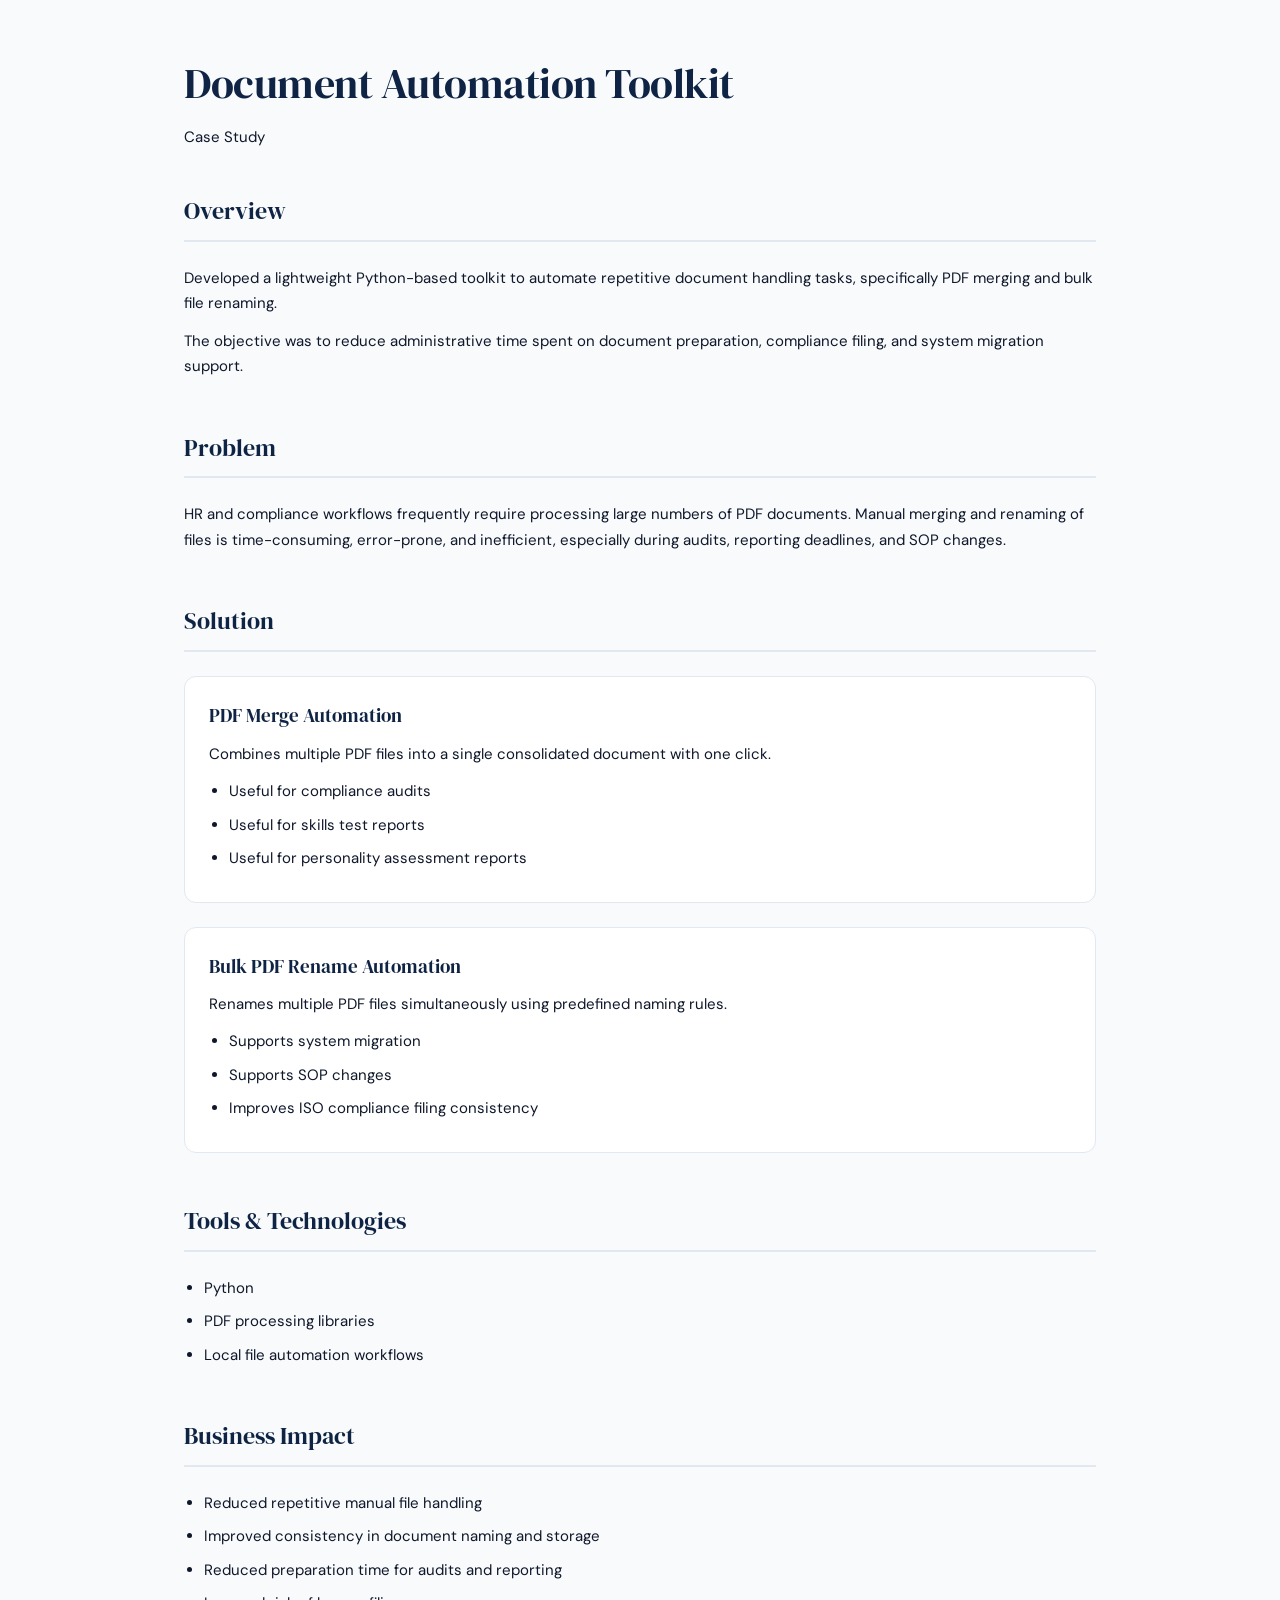
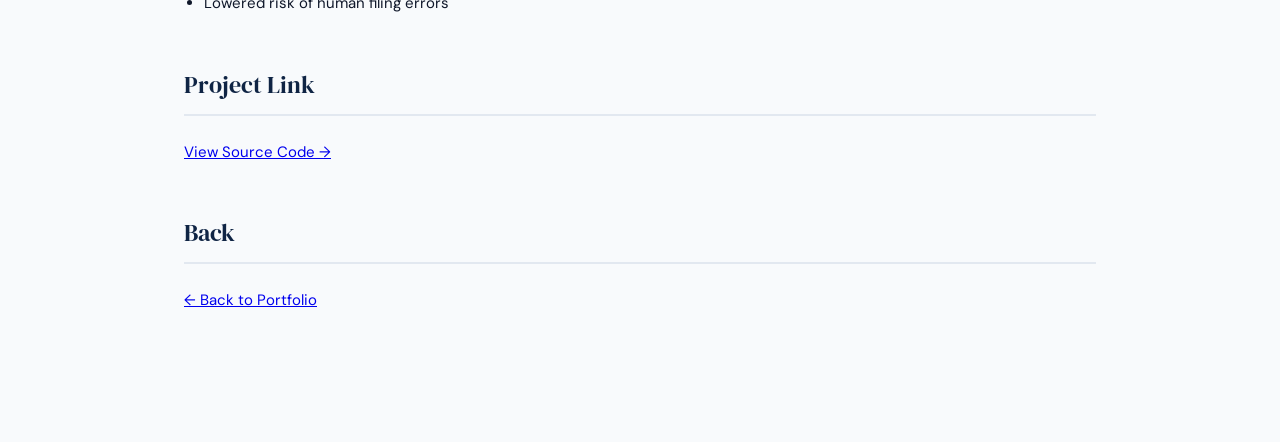
==== document_automation.html @ 6e404d9c "Create document_automation.html" ====
<!DOCTYPE html>
<html>
<head>
    <title>Document Automation Toolkit | Zulfikar Mirza</title>
    <link rel="stylesheet" href="style.css">
</head>

<body>

<header>
    <h1>Document Automation Toolkit</h1>
    <p>Case Study</p>
</header>

<main>

<section>
    <h2>Overview</h2>
    <p>
        Developed a lightweight Python-based toolkit to automate repetitive document handling tasks,
        specifically PDF merging and bulk file renaming.
    </p>

    <p>
        The objective was to reduce administrative time spent on document preparation,
        compliance filing, and system migration support.
    </p>
</section>

<section>
    <h2>Problem</h2>
    <p>
        HR and compliance workflows frequently require processing large numbers of PDF documents.
        Manual merging and renaming of files is time-consuming, error-prone, and inefficient,
        especially during audits, reporting deadlines, and SOP changes.
    </p>
</section>

<section>
    <h2>Solution</h2>

    <div class="project">
        <h3>PDF Merge Automation</h3>
        <p>
            Combines multiple PDF files into a single consolidated document with one click.
        </p>
        <ul>
            <li>Useful for compliance audits</li>
            <li>Useful for skills test reports</li>
            <li>Useful for personality assessment reports</li>
        </ul>
    </div>

    <div class="project">
        <h3>Bulk PDF Rename Automation</h3>
        <p>
            Renames multiple PDF files simultaneously using predefined naming rules.
        </p>
        <ul>
            <li>Supports system migration</li>
            <li>Supports SOP changes</li>
            <li>Improves ISO compliance filing consistency</li>
        </ul>
    </div>

</section>

<section>
    <h2>Tools & Technologies</h2>
    <ul>
        <li>Python</li>
        <li>PDF processing libraries</li>
        <li>Local file automation workflows</li>
    </ul>
</section>

<section>
    <h2>Business Impact</h2>
    <ul>
        <li>Reduced repetitive manual file handling</li>
        <li>Improved consistency in document naming and storage</li>
        <li>Reduced preparation time for audits and reporting</li>
        <li>Lowered risk of human filing errors</li>
    </ul>
</section>

<section>
    <h2>Project Link</h2>
    <p>
        <a href="https://github.com/mirzazulfikar/document_automation_toolkit" target="_blank">View Source Code →</a>
    </p>
</section>

<section>
    <h2>Back</h2>
    <p><a href="index.html">← Back to Portfolio</a></p>
</section>

</main>

</body>
</html>
---- style.css ----
@import url('https://fonts.googleapis.com/css2?family=DM+Serif+Display&family=DM+Sans:ital,wght@0,300;0,400;0,500;0,600;1,300&display=swap');

:root {
    --navy: #0f2444;
    --blue: #1a5276;
    --accent: #2563eb;
    --accent-light: #dbeafe;
    --gray-50: #f8fafc;
    --gray-100: #f1f5f9;
    --gray-200: #e2e8f0;
    --gray-400: #94a3b8;
    --gray-600: #475569;
    --gray-900: #0f172a;
    --white: #ffffff;
}

*, *::before, *::after { box-sizing: border-box; margin: 0; padding: 0; }

body {
    font-family: 'DM Sans', sans-serif;
    background-color: var(--gray-50);
    color: var(--gray-900);
    line-height: 1.7;
    max-width: 960px;
    margin: 0 auto;
    padding: 48px 24px 80px;
}

/* ── HEADER ───────────────────────────────── */
header {
    margin-bottom: 40px;
}

.header-inner {
    display: flex;
    justify-content: space-between;
    align-items: center;
    gap: 32px;
}

.header-text { flex: 1; }

h1 {
    font-family: 'DM Serif Display', serif;
    font-size: 42px;
    font-weight: 400;
    color: var(--navy);
    letter-spacing: -0.5px;
    margin-bottom: 6px;
}

.tagline {
    font-size: 15px;
    color: var(--blue);
    font-weight: 500;
    margin-bottom: 10px;
}

.contact-line {
    font-size: 14px;
    color: var(--gray-600);
}

.contact-line a { color: var(--gray-600); text-decoration: none; }
.contact-line a:hover { color: var(--accent); }

.cv-btn {
    background: var(--accent) !important;
    color: var(--white) !important;
    padding: 4px 12px;
    border-radius: 6px;
    font-size: 13px;
    font-weight: 500;
    transition: background 0.2s;
}

.cv-btn:hover { background: var(--navy) !important; }

.header-photo { flex-shrink: 0; }

.photo-placeholder {
    width: 88px;
    height: 88px;
    border-radius: 50%;
    background: linear-gradient(135deg, var(--blue), var(--accent));
    display: flex;
    align-items: center;
    justify-content: center;
    color: white;
    font-family: 'DM Serif Display', serif;
    font-size: 28px;
    letter-spacing: 1px;
    box-shadow: 0 4px 20px rgba(37, 99, 235, 0.25);
}

hr {
    border: none;
    border-top: 1px solid var(--gray-200);
    margin-bottom: 36px;
}

/* ── HIGHLIGHT / HERO ─────────────────────── */
.highlight {
    background: var(--white);
    border: 1px solid var(--gray-200);
    border-radius: 12px;
    padding: 28px 32px;
    margin-bottom: 48px;
    box-shadow: 0 2px 12px rgba(0,0,0,0.04);
}

.highlight h2 {
    font-family: 'DM Serif Display', serif;
    font-size: 22px;
    font-weight: 400;
    color: var(--navy);
    border: none;
    margin: 0 0 24px 0;
    padding: 0;
}

.impact-grid {
    display: grid;
    grid-template-columns: repeat(4, 1fr);
    gap: 16px;
}

.impact-card {
    background: var(--gray-50);
    border: 1px solid var(--gray-200);
    border-radius: 10px;
    padding: 16px;
    display: flex;
    flex-direction: column;
    gap: 6px;
}

.impact-num {
    font-family: 'DM Serif Display', serif;
    font-size: 32px;
    color: var(--accent);
    line-height: 1;
}

.impact-label {
    font-size: 12px;
    color: var(--gray-600);
    line-height: 1.4;
}

/* ── SECTIONS ─────────────────────────────── */
main section { margin-bottom: 48px; }

h2 {
    font-family: 'DM Serif Display', serif;
    font-size: 24px;
    font-weight: 400;
    color: var(--navy);
    border-bottom: 2px solid var(--gray-200);
    padding-bottom: 8px;
    margin-bottom: 24px;
}

p { margin-bottom: 12px; color: var(--gray-900); font-size: 15px; }

ul { padding-left: 20px; }
li { margin-bottom: 8px; font-size: 15px; color: var(--gray-900); }

/* ── EXPERIENCE ───────────────────────────── */
.exp-item {
    margin-bottom: 28px;
    padding-bottom: 28px;
    border-bottom: 1px solid var(--gray-100);
}
.exp-item:last-child { border-bottom: none; }

.exp-header {
    display: flex;
    justify-content: space-between;
    align-items: baseline;
    flex-wrap: wrap;
    gap: 6px;
    margin-bottom: 10px;
}

.exp-title {
    font-weight: 600;
    font-size: 15px;
    color: var(--gray-900);
}

.exp-company {
    font-size: 15px;
    color: var(--blue);
    font-weight: 500;
}

.exp-date {
    font-size: 13px;
    color: var(--gray-400);
    white-space: nowrap;
}

/* ── SKILLS ───────────────────────────────── */
.skills-grid {
    display: grid;
    grid-template-columns: repeat(2, 1fr);
    gap: 20px;
}

.skill-group h4 {
    font-size: 13px;
    font-weight: 600;
    text-transform: uppercase;
    letter-spacing: 0.6px;
    color: var(--blue);
    margin-bottom: 10px;
}

.tags { display: flex; flex-wrap: wrap; gap: 8px; }

.tags span {
    background: var(--accent-light);
    color: var(--accent);
    font-size: 13px;
    font-weight: 500;
    padding: 4px 12px;
    border-radius: 20px;
}

/* ── EDUCATION ────────────────────────────── */
.edu-grid { display: flex; flex-direction: column; gap: 16px; }

.edu-item {
    display: flex;
    justify-content: space-between;
    align-items: baseline;
    flex-wrap: wrap;
    gap: 4px;
    padding: 14px 18px;
    background: var(--white);
    border: 1px solid var(--gray-200);
    border-radius: 8px;
}

.edu-degree { font-weight: 600; font-size: 15px; color: var(--gray-900); }
.edu-school { font-size: 14px; color: var(--blue); }
.edu-year { font-size: 13px; color: var(--gray-400); white-space: nowrap; }

/* ── PROJECTS ─────────────────────────────── */
.project {
    margin-bottom: 24px;
    padding: 22px 24px;
    border-radius: 12px;
    background: var(--white);
    border: 1px solid var(--gray-200);
    transition: transform 0.15s ease, box-shadow 0.15s ease;
}

.project:hover {
    transform: translateY(-3px);
    box-shadow: 0 10px 28px rgba(0,0,0,0.07);
}

.project h3 {
    font-family: 'DM Serif Display', serif;
    font-size: 19px;
    font-weight: 400;
    color: var(--navy);
    margin-bottom: 10px;
}

.project a {
    display: inline-block;
    margin-top: 14px;
    padding: 7px 16px;
    background: var(--accent);
    color: white;
    border-radius: 6px;
    font-size: 13px;
    font-weight: 500;
    text-decoration: none;
    transition: background 0.2s;
}

.project a:hover { background: var(--navy); text-decoration: none; }

.confidential {
    font-size: 13px;
    color: var(--gray-600);
    margin-top: 12px;
    font-style: italic;
}

.confidential a { color: var(--accent); }

/* ── CTA ──────────────────────────────────── */
.cta-section {
    background: linear-gradient(135deg, var(--navy) 0%, var(--blue) 100%);
    border-radius: 14px;
    padding: 36px 40px;
    text-align: center;
}

.cta-section h2 {
    color: var(--white);
    border-color: rgba(255,255,255,0.2);
    font-size: 26px;
}

.cta-section p {
    color: rgba(255,255,255,0.85);
    font-size: 15px;
    margin-bottom: 24px;
}

.cta-section strong { color: white; }

.cta-buttons { display: flex; gap: 12px; justify-content: center; flex-wrap: wrap; }

.btn-primary {
    background: white;
    color: var(--navy);
    padding: 10px 24px;
    border-radius: 8px;
    font-size: 14px;
    font-weight: 600;
    text-decoration: none;
    transition: opacity 0.2s;
}

.btn-primary:hover { opacity: 0.9; text-decoration: none; }

.btn-secondary {
    background: rgba(255,255,255,0.15);
    color: white;
    padding: 10px 24px;
    border-radius: 8px;
    font-size: 14px;
    font-weight: 500;
    text-decoration: none;
    border: 1px solid rgba(255,255,255,0.3);
    transition: background 0.2s;
}

.btn-secondary:hover { background: rgba(255,255,255,0.25); text-decoration: none; }

/* ── FOOTER ───────────────────────────────── */
footer {
    text-align: center;
    margin-top: 64px;
    padding-top: 24px;
    border-top: 1px solid var(--gray-200);
    font-size: 13px;
    color: var(--gray-400);
}

/* ── RESPONSIVE ───────────────────────────── */
@media (max-width: 640px) {
    h1 { font-size: 30px; }
    .impact-grid { grid-template-columns: repeat(2, 1fr); }
    .skills-grid { grid-template-columns: 1fr; }
    .header-inner { flex-direction: column-reverse; align-items: flex-start; }
    .photo-placeholder { width: 64px; height: 64px; font-size: 20px; }
    .cta-section { padding: 28px 24px; }
    .exp-header { flex-direction: column; }
}
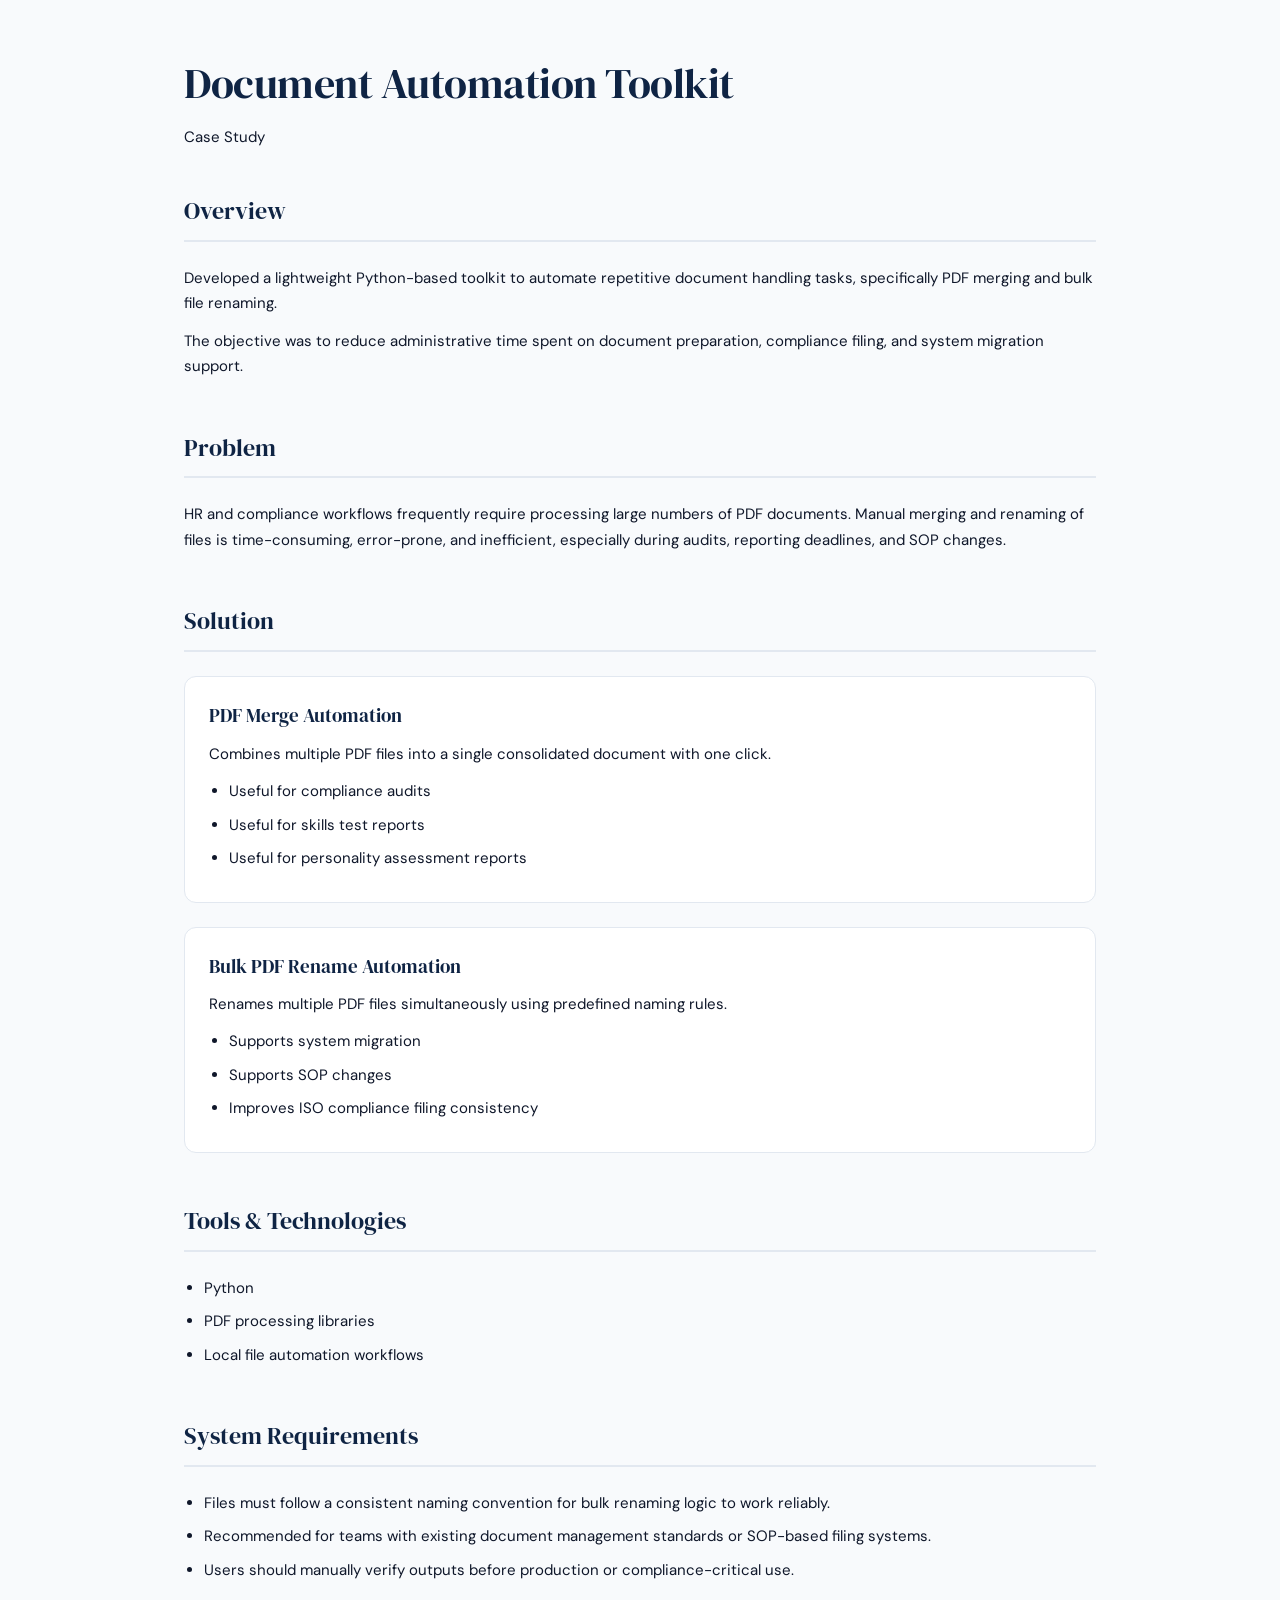
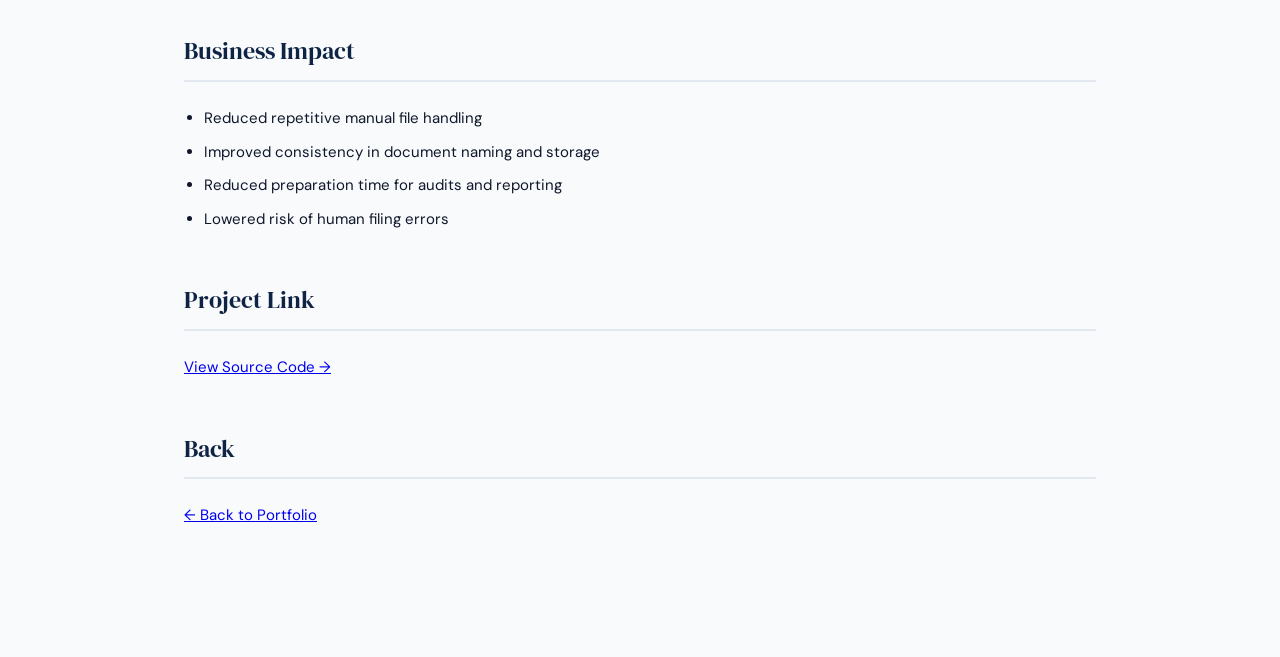
==== commit 6351f670: "Update document_automation.html" ====
--- a/document_automation.html
+++ b/document_automation.html
@@ -73,7 +73,22 @@
         <li>Local file automation workflows</li>
     </ul>
 </section>
-
+    
+<section>
+    <h2>System Requirements</h2>
+    <ul>
+        <li>
+            Files must follow a consistent naming convention for bulk renaming logic to work reliably.
+        </li>
+        <li>
+            Recommended for teams with existing document management standards or SOP-based filing systems.
+        </li>
+        <li>
+            Users should manually verify outputs before production or compliance-critical use.
+        </li>
+    </ul>
+</section>
+    
 <section>
     <h2>Business Impact</h2>
     <ul>
